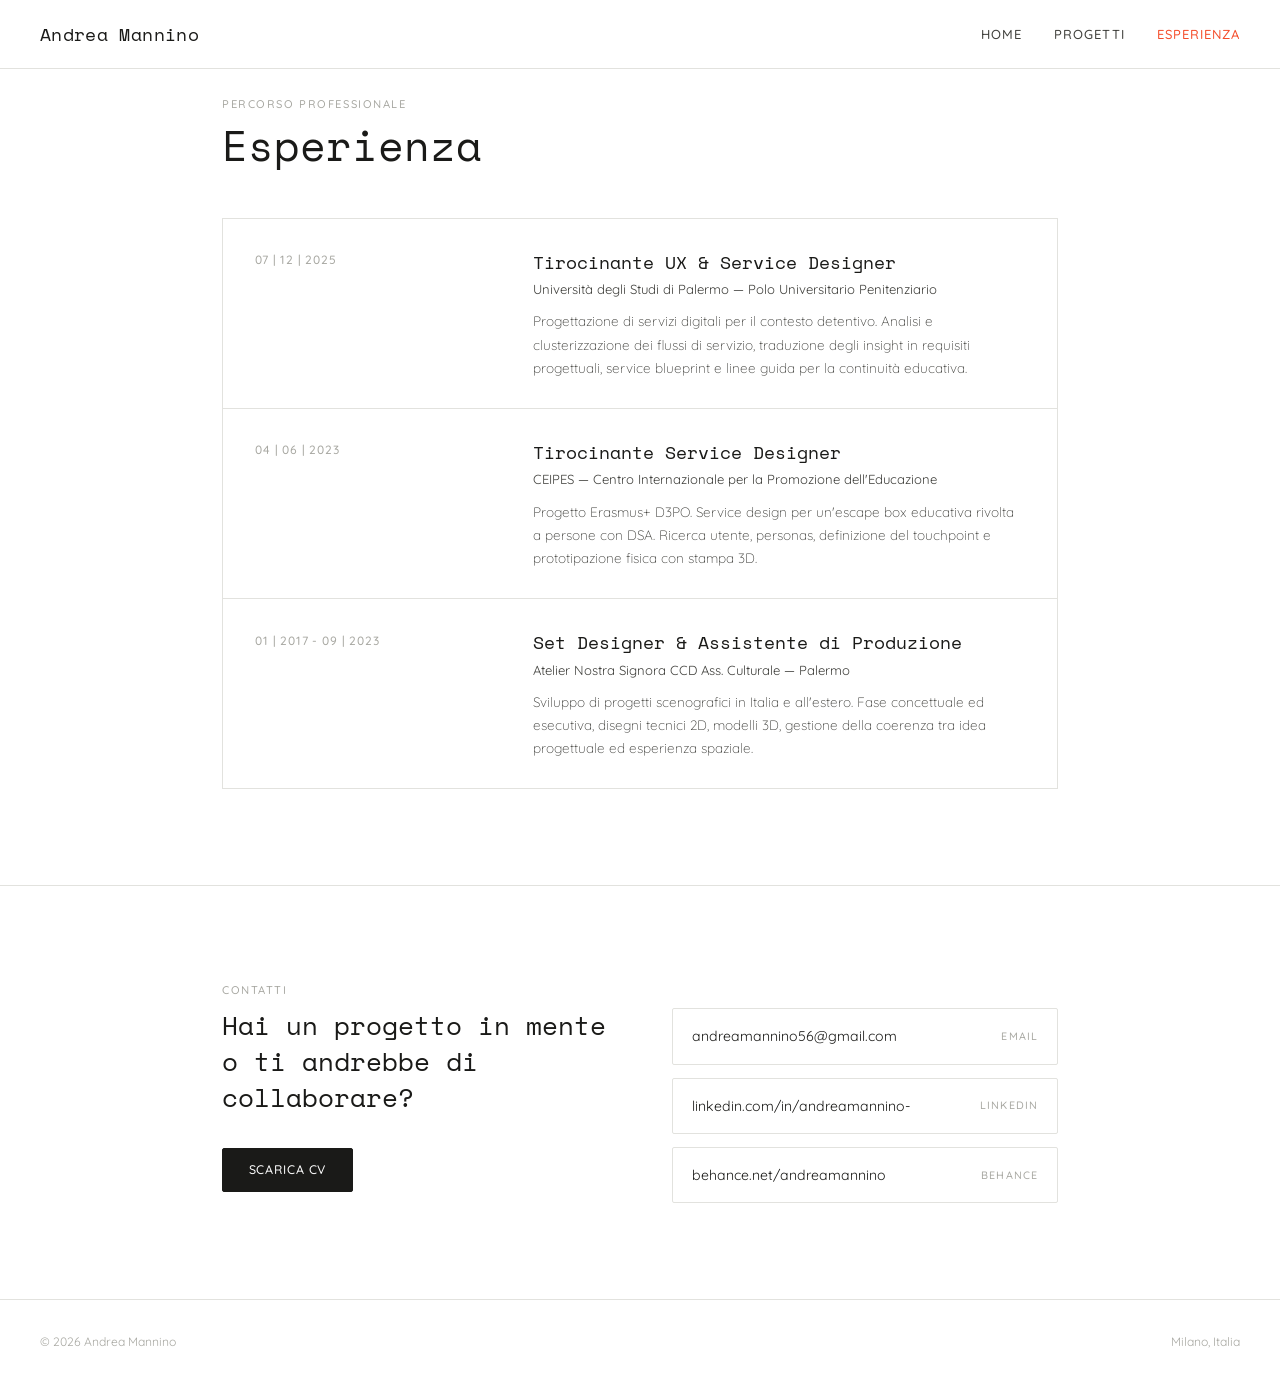
==== esperienza.html @ af7ae9c5 "_sbeng" ====
<!DOCTYPE html>
<html lang="it">
<head>
  <meta charset="UTF-8" />
  <meta name="viewport" content="width=device-width, initial-scale=1.0" />
  <link rel="preconnect" href="https://fonts.googleapis.com" />
  <link rel="preconnect" href="https://fonts.gstatic.com" crossorigin />
  <link href="https://fonts.googleapis.com/css2?family=Anton&family=Atkinson+Hyperlegible+Mono:ital,wght@0,200..800;1,200..800&family=Lato:ital,wght@0,100;0,300;0,400;0,700;0,900;1,100;1,300;1,400;1,700;1,900&family=Merriweather:ital,opsz,wght@0,18..144,300..900;1,18..144,300..900&family=Quicksand:wght@300..700&family=Space+Mono:ital,wght@0,400;0,700;1,400;1,700&display=swap" rel="stylesheet">
  <link rel="stylesheet" href="style2.css" />
</head>
<body>
  <nav>
    <a href="index.html" class="nav-logo">Andrea Mannino</a>
    <ul class="nav-links">
      <li><a href="index.html">Home</a></li>
      <li><a href="progetti.html">Progetti</a></li>
      <li><a href="esperienza.html" class="active">Esperienza</a></li>
    </ul>
  </nav>
  <!-- ─── ESPERIENZA ────────────────────────────────────────── -->

  <section id="experience">
    <div class="container">
      <p class="section-label">Percorso professionale</p>
      <h2 class="section-title fade-up">Esperienza</h2>
      <div class="exp-list fade-up">
        <div class="exp-item">
          <p class="exp-period">07 | 12 | 2025</p>
          <div>
            <p class="exp-role">Tirocinante UX &amp; Service Designer</p>
            <p class="exp-place">Università degli Studi di Palermo — Polo Universitario Penitenziario</p>
            <p class="exp-desc">Progettazione di servizi digitali per il contesto detentivo. Analisi e clusterizzazione dei flussi di servizio, traduzione degli insight in requisiti progettuali, service blueprint e linee guida per la continuità educativa.</p>
          </div>
        </div>
        <div class="exp-item">
          <p class="exp-period">04 | 06 | 2023</p>
          <div>
            <p class="exp-role">Tirocinante Service Designer</p>
            <p class="exp-place">CEIPES — Centro Internazionale per la Promozione dell'Educazione</p>
            <p class="exp-desc">Progetto Erasmus+ D3PO. Service design per un'escape box educativa rivolta a persone con DSA. Ricerca utente, personas, definizione del touchpoint e prototipazione fisica con stampa 3D.</p>
          </div>
        </div>
        <div class="exp-item">
          <p class="exp-period">01 | 2017 - 09 | 2023</p>
          <div>
            <p class="exp-role">Set Designer &amp; Assistente di Produzione</p>
            <p class="exp-place">Atelier Nostra Signora CCD Ass. Culturale — Palermo</p>
            <p class="exp-desc">Sviluppo di progetti scenografici in Italia e all'estero. Fase concettuale ed esecutiva, disegni tecnici 2D, modelli 3D, gestione della coerenza tra idea progettuale ed esperienza spaziale.</p>
          </div>
        </div>
      </div>
    </div>
  </section>

  <!-- ─── CONTATTI ──────────────────────────────────────────── -->

  <section id="contact">
    <div class="container">
      <p class="section-label">Contatti</p>
      <div class="contact-grid fade-up">
        <div>
          <p class="contact-text">Hai un progetto in mente o ti andrebbe di collaborare?</p>
          <a href="CV_Andrea_Mannino_ITA.pdf" download class="btn btn-primary">Scarica CV</a>
        </div>
        <div class="contact-links">
          <a href="mailto:andreamannino56@gmail.com" class="contact-link">
            andreamannino56@gmail.com
            <span class="contact-link-label">Email</span>
          </a>
          <a href="https://linkedin.com/in/andreamannino-" target="_blank" rel="noopener noreferrer" class="contact-link">
            linkedin.com/in/andreamannino-
            <span class="contact-link-label">LinkedIn</span>
          </a>
          <a href="https://behance.net/andreamannino" target="_blank" rel="noopener noreferrer" class="contact-link">
            behance.net/andreamannino
            <span class="contact-link-label">Behance</span>
          </a>
        </div>
      </div>
    </div>
  </section>
  <!-- ─── FOOTER ────────────────────────────────────────────── -->

  <footer>
    <p>&#169; 2026 Andrea Mannino</p>
    <p>Milano, Italia</p>
  </footer>

  <script src="script.js"></script>

</body>
</html>
---- style2.css ----
:root {
  --bg: #ffffff;
  --bg-card: #ffffff;
  --ink: #1a1a18;
  --ink-soft: #3f3f3b;
  --ink-muted: #a8a8a2;
  --accent: rgba(243, 57, 19, 0.9);
  --accentlink: rgba(243, 57, 19, 0.9);
  --accentlink2: #747f5de6;
  --evident: #1a1a18;
  --border: #e2e2de;
  --serif: 'Space Mono', Georgia, serif;
  --sans: 'Quicksand', system-ui, sans-serif;
  --max: 900px;
}

*, *::before, *::after { box-sizing: border-box; margin: 0; padding: 0; }

html { scroll-behavior: smooth; }

body {
  background: var(--bg);
  color: var(--ink);
  font-family: var(--sans);
  font-size: 16px;
  line-height: 1.6;
  -webkit-font-smoothing: antialiased;
  cursor: default;
  /* overflow-x: hidden rimosso — tagliava le immagini bleed */
}

/* ─── NAV ─────────────────────────────────────────────── */

nav {
  position: fixed;
  top: 0; left: 0; right: 0;
  z-index: 100;
  display: flex;
  justify-content: space-between;
  align-items: center;
  padding: 1.25rem 2.5rem;
  background: rgba(255, 255, 255, 0.9);
  backdrop-filter: blur(10px);
  border-bottom: 1px solid var(--border);
}

.nav-logo {
  font-family: var(--serif);
  font-size: 1.1rem;
  font-weight: 400;
  letter-spacing: 0.02em;
  color: var(--ink);
  text-decoration: none;
}

.nav-links {
  display: flex;
  gap: 2rem;
  list-style: none;
}

.nav-links a {
  font-size: 13px;
  font-weight: 500;
  letter-spacing: 0.08em;
  text-transform: uppercase;
  color: var(--ink-soft);
  text-decoration: none;
  transition: color 0.2s;
}

.nav-links a:hover,
.nav-links a.active { color: var(--accent); }

/* ─── LAYOUT BASE ─────────────────────────────────────── */

.container {
  max-width: var(--max);
  margin: 0 auto;
  padding: 0 2rem;
}

section { padding: 6rem 0; }

.highlight     { font-weight: 700; color: var(--evident); }
.highlightlink1 { font-weight: 700; color: var(--accentlink); }
.highlightlink2 { font-weight: 700; color: var(--accentlink2); }
.highlightsoft { font-weight: 700; color: var(--ink-soft); }

.mark {
  position: relative;
  text-transform: uppercase;
  font-weight: 600;
  letter-spacing: 0.04em;
  display: inline;
}
/* colore dell'evidenziazione del testo */
.mark::after {
  content: '';
  position: absolute;
  bottom: 3px;
  left: -10px; right: 15px;
  height: 28px;
  background: var(--mark-color, rgba(200, 69, 42, 0.8));
  transform: skewX(-3deg);
  z-index: -1;
}

/* ─── HERO ─────────────────────────────────────────────── */

#hero {
  padding-top: 10rem;
  padding-bottom: 7rem;
  border-bottom: 1px solid var(--border);
}

.hero-tag {
  display: inline-block;
  font-size: 0.73rem;
  font-weight: 500;
  letter-spacing: 0.12em;
  text-transform: uppercase;
  color: var(--evident);
  margin-bottom: 1.5rem;
}

.hero-name {
  font-family: var(--serif);
  font-size: clamp(3rem, 8vw, 5.5rem);
  font-weight: 300;
  line-height: 1.05;
  letter-spacing: -0.01em;
  color: var(--ink);
  margin-bottom: 0;
}

.hero-name em {
  font-style: italic;
  color: var(--accent);
}

.hero-bio {
  max-width: 540px;
  font-size: 1.05rem;
  font-weight: 300;
  color: var(--ink-soft);
  line-height: 1.8;
  margin-bottom: 2.5rem;
}

.hero-actions {
  display: flex;
  gap: 1rem;
  flex-wrap: wrap;
}

/* ─── BUTTONS ─────────────────────────────────────────── */



.btn {
  display: inline-block;
  padding: 0.7rem 1.6rem;
  font-family: var(--sans);
  font-size: 0.78rem;
  font-weight: 500;
  letter-spacing: 0.07em;
  text-transform: uppercase;
  text-decoration: none;
  border-radius: 2px;
  transition: all 0.2s;
  cursor: pointer;
}

.btn-primary {
  background: var(--ink);
  color: var(--bg);
  border: 1px solid var(--ink);
}

.btn-primary:hover {
  background: var(--accent);
  border-color: var(--accent);
}

.btn-ghost {
  background: transparent;
  color: var(--ink);
  border: 1px solid var(--border);
}

.btn-ghost:hover { border-color: var(--ink); }


.btn-action {
  display: inline-block;
  margin-top: 2rem;
  padding: 0.65rem 1.4rem;
  font-family: var(--sans);
  font-size: 0.78rem;
  font-weight: 500;
  letter-spacing: 0.07em;
  text-transform: uppercase;
  background: transparent;
  color: var(--ink-soft);
  border: 1px solid var(--border);
  border-radius: 2px;
  cursor: pointer;
  transition: border-color 0.2s, color 0.2s;
}

.btn-action:hover {
  border-color: var(--card-color, var(--accent));
  color: var(--ink);
}

/* ─── SECTION HEADER ──────────────────────────────────── */

.section-label {
  font-size: 0.7rem;
  font-weight: 500;
  letter-spacing: 0.14em;
  text-transform: uppercase;
  color: var(--ink-muted);
  margin-bottom: 0.5rem;
}

.section-title {
  font-family: var(--serif);
  font-size: clamp(1.8rem, 4vw, 2.6rem);
  font-weight: 300;
  line-height: 1.15;
  color: var(--ink);
  margin-bottom: 3rem;
}

/* ─── PROJECTS ────────────────────────────────────────── */



#projects { border-bottom: 1px solid var(--border); }

.projects-grid {
  display: grid;
  grid-template-columns: 1fr 1fr;
  gap: 1rem;
}

.project-card {
  background: var(--bg-card);
  border: 1.5px solid var(--card-color, var(--accent));
  position: relative;
  overflow: visible;
  transition: background 0.2s;
}

.project-card:not(.featured) {
  display: flex;
  flex-direction: column;
}

.project-card:hover { background: #fafaf8; }

.project-card:hover .project-arrow {
  opacity: 1;
  transform: translate(2px, -2px);
}

.project-card.featured { grid-column: 1 / -1; }
.project-card.featured .project-title { font-size: 2.2rem; }
.project-card.wide { grid-column: 1 / -1; }


/* ─── HEADER CARD ─────────────────────────────────────── */

.project-header {
  cursor: pointer;
  padding: 1.8rem;
}

.project-year {
  font-size: 0.7rem;
  font-weight: 500;
  letter-spacing: 0.1em;
  text-transform: uppercase;
  color: var(--ink-muted);
  margin-bottom: 0.7rem;
}

.project-title {
  font-family: var(--serif);
  font-size: 1.6rem;
  font-weight: 400;
  color: var(--ink);
  margin-bottom: 0.5rem;
  line-height: 1.2;
}

.project-desc {
  font-size: 16px;
  color: var(--ink-soft);
  font-weight: 300;
  line-height: 1.50;
  margin-bottom: 1.2rem;
  white-space: pre-line;
}

.project-desc a {
  color: var(--link-line, var(--accent));
  text-decoration: underline;
  text-decoration-color: var(--link-line, var(--accent));
  text-decoration-thickness: 1px;  
  text-underline-offset: 2px;
  font-weight: 500;
  transition: opacity 0.2s;
}

.project-desc a:hover { opacity: 0.7; }

.project-desc2 {
  font-size: 0.87rem;
  color: var(--ink);
  font-weight: 300;
  line-height: 1.65;
  margin-bottom: 1.2rem;
}

.project-tags {
  display: flex;
  flex-wrap: wrap;
  gap: 0.4rem;
}

.tag {
  font-size: 0.67rem;
  font-weight: 500;
  letter-spacing: 0.08em;
  text-transform: uppercase;
  color: var(--ink-soft);
  border: 1px solid var(--border);
  border-radius: 2px;
  padding: 0.2rem 0.55rem;
  background: var(--bg);
}

.project-arrow {
  position: absolute;
  top: 1.5rem;
  right: 2rem;
  font-size: 1rem;
  color: var(--accent);
  opacity: 0;
  transition: all 0.2s;
}

.featured-badge {
  display: inline-block;
  font-size: 0.63rem;
  font-weight: 500;
  letter-spacing: 0.1em;
  text-transform: uppercase;
  color: var(--accent);
  border: 1px solid var(--accent);
  border-radius: 2px;
  padding: 0.15rem 0.5rem;
  margin-bottom: 0.8rem;
}

/* ─── ACCORDION ───────────────────────────────────────── */

/* Chiuso */
.project-detail-container {
  max-height: 0;
  overflow: hidden;
  transition: max-height 0.45s ease, padding 0.45s ease, opacity 0.3s ease;
  display: grid;
  grid-template-columns: minmax(0, 1.25fr) minmax(280px, 0.75fr);
  column-gap: 2rem;
  align-items: start;
  padding: 0 1.5rem;
}

/* Aperto */
.project-detail-container.open {
  max-height: none;
  overflow: visible;
  padding: 0 1.5rem 2rem;
}

/* In chiusura — JS aggiunge questa classe, poi rimuove .open */
.project-detail-container.closing {
  overflow: hidden;
  opacity: 0;
  transition: max-height 0.4s ease, opacity 0.25s ease, padding 0.4s ease;
}

/* ─── COLONNE DETTAGLIO ───────────────────────────────── */

/* Colonna sinistra — immagini/video */
.detail-col--visual {
  display: flex;
  flex-direction: column;
  gap: 2rem;
  overflow: visible;
  align-items: flex-end;
}

/* Colonna destra — testo */
.detail-col--text {
  display: flex;
  flex-direction: column;
  min-width: 0;
}

/* ─── REVEAL PROGRESSIVO ─────────────────────────────── */

/* Stato iniziale: nascosto, pronto per reveal */
.detail-col--visual > *,
.detail-col--text > * {
  opacity: 0;
  transform: translateY(20px);
  transition: opacity 0.45s ease, transform 0.45s ease;
}

/* Visibile dopo che IntersectionObserver lo raggiunge */
.detail-col--visual > *.revealed,
.detail-col--text > *.revealed {
  opacity: 1;
  transform: translateY(0);
}

/* ─── IMMAGINI DETAIL ─────────────────────────────────── */

.detail-img {
  display: block;
  height: auto;
  border-radius: 2px;
  object-fit: cover;
  max-width: none;
  flex-shrink: 0;
}

.img-row {
  display: flex;
  gap: 2rem;
  align-items: flex-start;
  flex-shrink: 0;        /* si comporta come un'immagine singola */
}

.detail-img[data-size="full"]   { width: 100%; }
.detail-img[data-size="xs"]    { width: 200px; }
.detail-img[data-size="sm"]    { width: 250px; }
.detail-img[data-size="md"]    { width: 400px; }
.detail-img[data-size="lg"]    { width: 500px; }
.detail-img[data-size="xl"]    { width: 600px; }
.detail-img[data-size="xxl"]   { width: 760px; }
.detail-img[data-size="bleed"] { width: 860px; }

/* ─── VIDEO ───────────────────────────────────────────── */

.video-wrapper {
  position: relative;
  display: block;
  aspect-ratio: 16 / 9;
  flex-shrink: 0;
}

.video-wrapper iframe {
  position: absolute;
  inset: 0;
  width: 100%;
  height: 100%;
  border: 0;
}

.video-wrapper[data-size="sm"]    { width: 300px; }
.video-wrapper[data-size="md"]    { width: 400px; }
.video-wrapper[data-size="lg"]    { width: 500px; }
.video-wrapper[data-size="xl"]    { width: 600px; }
.video-wrapper[data-size="xxl"]   { width: 760px; }
.video-wrapper[data-size="bleed"] { width: 860px; }



/* ─── CASE STUDY ──────────────────────────────────────── */

#casestudy { border-bottom: 1px solid var(--border); }

.cs-header { margin-bottom: 3rem; }

.cs-meta {
  display: flex;
  column-gap: 4.63rem;
  row-gap: 2rem;
  margin-bottom: 2rem;
  flex-wrap: wrap;
  padding-bottom: 2rem;
  border-bottom: 1px solid var(--border);
}

.cs-meta-label {
  font-size: 0.68rem;
  font-weight: 500;
  letter-spacing: 0.1em;
  text-transform: uppercase;
  color: var(--ink-muted);
  margin-bottom: 0.3rem;
}

.cs-meta-value {
  font-size: 0.9rem;
  color: var(--ink);
  font-weight: 400;
}

.cs-body {
  display: grid;
  grid-template-columns: 1fr 1fr;
  gap: 1.5px;
  background: var(--border);
  border: 1.5px solid var(--border);
  margin-bottom: 2rem;
}

.cs-block {
  background: var(--bg-card);
  padding: 2rem;
}

.cs-block-label {
  font-size: 0.68rem;
  font-weight: 500;
  letter-spacing: 0.1em;
  text-transform: uppercase;
  color: var(--accent);
  margin-bottom: 0.8rem;
}

.cs-block p {
  font-size: 0.9rem;
  color: var(--ink-soft);
  font-weight: 300;
  line-height: 1.75;
}

.cs-image-placeholder {
  grid-column: 1 / -1;
  height: 260px;
  display: flex;
  align-items: center;
  justify-content: center;
  font-family: var(--serif);
  font-style: italic;
  color: var(--ink-muted);
  font-size: 0.95rem;
  overflow: hidden;
}

.cs-image-placeholder img {
  width: 130%;
  height: auto;
  object-fit: cover;
  display: block;
  object-position: center 30%;
  transition: filter 0.3s ease;
}

.cs-title-sub {
  font-size: 2.2rem;
  font-family: var(--serif);
  font-style: italic;
  color: var(--ink-soft);
}

/* ─── EXPERIENCE ──────────────────────────────────────── */

#experience { border-bottom: 1px solid var(--border); }

.exp-list {
  display: flex;
  flex-direction: column;
  gap: 1.5px;
  background: var(--border);
  border: 1.5px solid var(--border);
}

.exp-item {
  background: var(--bg-card);
  padding: 1.8rem 2rem;
  display: grid;
  grid-template-columns: 1fr 2fr;
  gap: 2rem;
  align-items: start;
}

.exp-period {
  font-size: 0.75rem;
  font-weight: 500;
  letter-spacing: 0.07em;
  color: var(--ink-muted);
  padding-top: 0.15rem;
}

.exp-role {
  font-family: var(--serif);
  font-size: 1.1rem;
  font-weight: 400;
  color: var(--ink);
  margin-bottom: 0.2rem;
}

.exp-place {
  font-size: 0.82rem;
  color: var(--ink-soft);
  margin-bottom: 0.6rem;
}

.exp-desc {
  font-size: 0.85rem;
  color: var(--ink-soft);
  font-weight: 300;
  line-height: 1.7;
}

/* ─── CONTACT ─────────────────────────────────────────── */

.contact-grid {
  display: grid;
  grid-template-columns: 1fr 1fr;
  gap: 4rem;
  align-items: start;
}

.contact-text {
  font-family: var(--serif);
  font-size: 1.6rem;
  font-weight: 300;
  line-height: 1.4;
  color: var(--ink);
  margin-bottom: 2rem;
}

.contact-links {
  display: flex;
  flex-direction: column;
  gap: 0.8rem;
}

.contact-link {
  display: flex;
  align-items: center;
  gap: 0.8rem;
  text-decoration: none;
  color: var(--ink);
  font-size: 0.88rem;
  font-weight: 400;
  padding: 1rem 1.2rem;
  border: 1px solid var(--border);
  border-radius: 2px;
  background: var(--bg-card);
  transition: all 0.2s;
}

.contact-link:hover {
  border-color: var(--ink);
  color: var(--accent);
}

.contact-link-label {
  font-size: 0.67rem;
  font-weight: 500;
  letter-spacing: 0.1em;
  text-transform: uppercase;
  color: var(--ink-muted);
  margin-left: auto;
}

/* ─── FOOTER ──────────────────────────────────────────── */

footer {
  border-top: 1px solid var(--border);
  padding: 2rem 2.5rem;
  display: flex;
  justify-content: space-between;
  align-items: center;
}

footer p {
  font-size: 0.76rem;
  color: var(--ink-muted);
}

/* ─── ANIMAZIONI ──────────────────────────────────────── */

.fade-up {
  opacity: 0;
  transform: translateY(20px);
  transition: opacity 0.55s ease, transform 0.55s ease;
}

.fade-up.visible {
  opacity: 1;
  transform: translateY(0);
}

/* ─── RESPONSIVE ──────────────────────────────────────── */

@media (max-width: 768px) {
  nav { padding: 1rem 1.25rem; }
  .nav-links { gap: 1rem; }
  .container { padding: 0 1.25rem; }
  section { padding: 4rem 0; }

  .projects-grid { grid-template-columns: 1fr; }

  .project-detail-container {
    grid-template-columns: 1fr;
    padding: 0 1.25rem;
  }

  .project-detail-container.open {
    padding: 0.75rem 1.25rem 2rem;
  }

  /* Testo sale sopra il visual su mobile */
  .detail-col--text   { order: 1; }
  .detail-col--visual { order: 2; align-items: flex-start; }

  /* Tutto il visual torna fluido */
  .detail-col--visual > * {
    width: 100% !important;
    max-width: 100%;
    margin-left: 0;
    flex-shrink: 1;
  }

  .cs-body { grid-template-columns: 1fr; }
  .cs-image-placeholder { grid-column: 1; }
  .contact-grid { grid-template-columns: 1fr; gap: 2rem; }
  .exp-item { grid-template-columns: 1fr; gap: 0.5rem; }
}
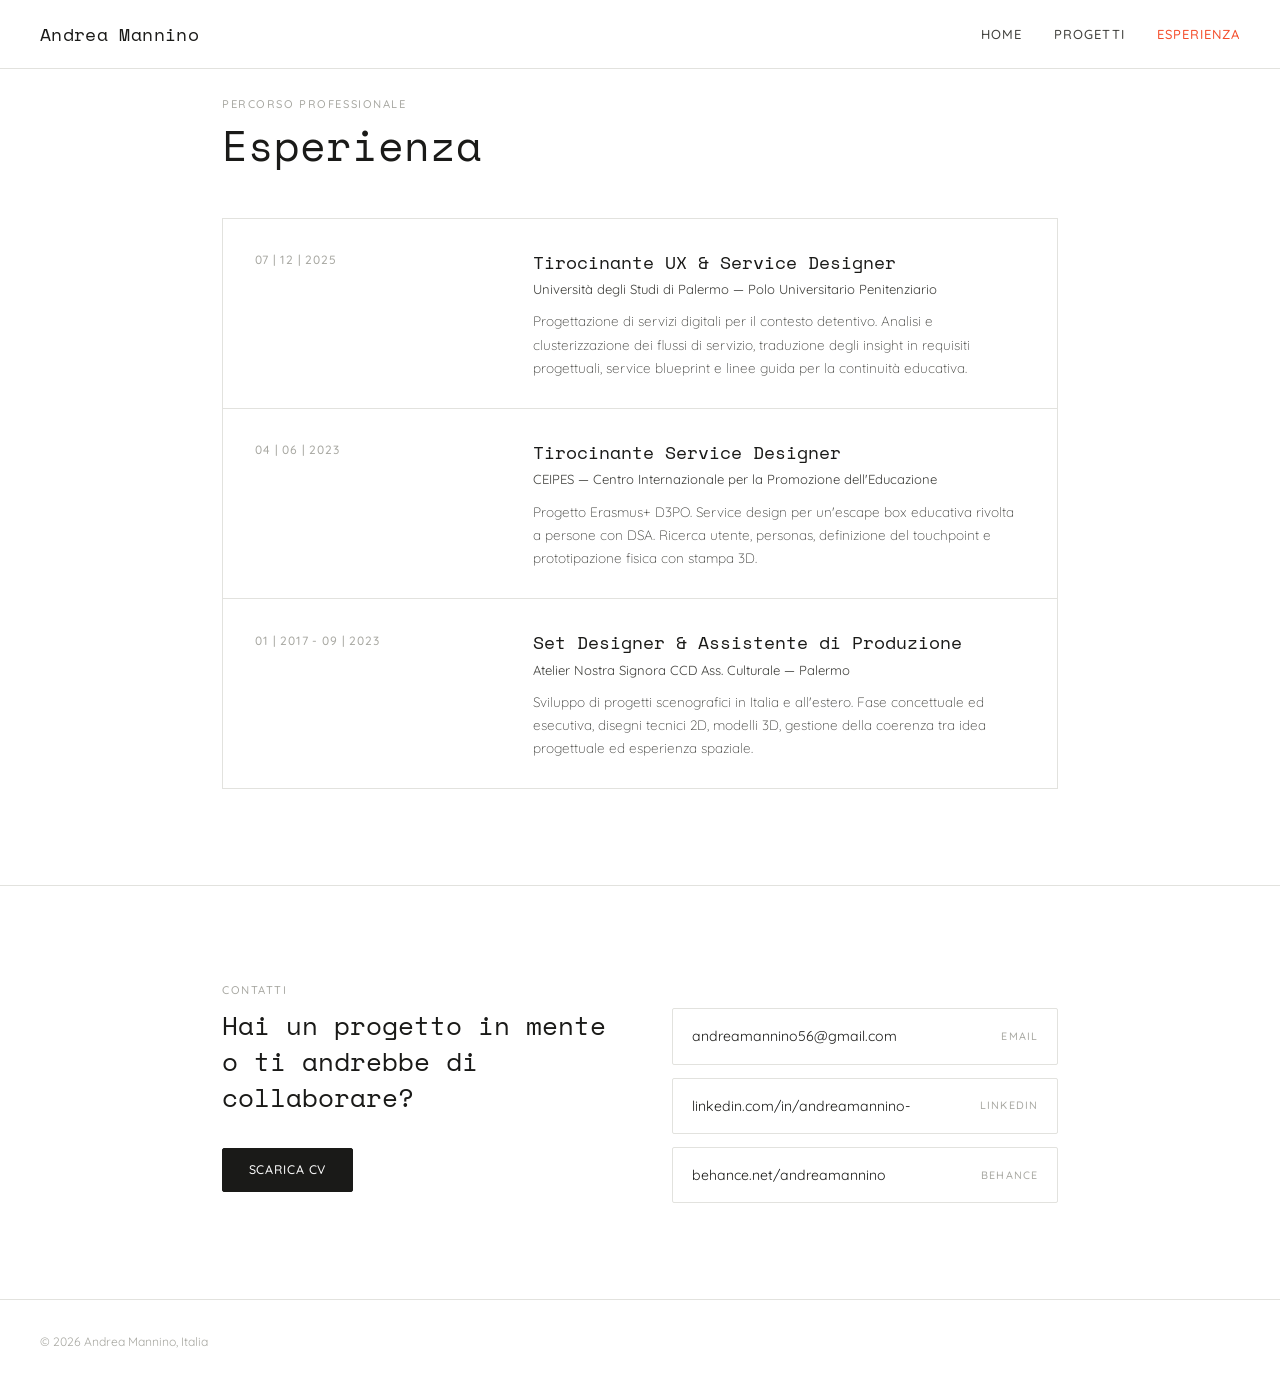
==== commit 04def965: "Update footer text in esperienza.html" ====
--- a/esperienza.html
+++ b/esperienza.html
@@ -82,11 +82,10 @@
   <!-- ─── FOOTER ────────────────────────────────────────────── -->
 
   <footer>
-    <p>&#169; 2026 Andrea Mannino</p>
-    <p>Milano, Italia</p>
+    <p>&#169; 2026 Andrea Mannino, Italia</p>
   </footer>
 
   <script src="script.js"></script>
 
 </body>
-</html>+</html>
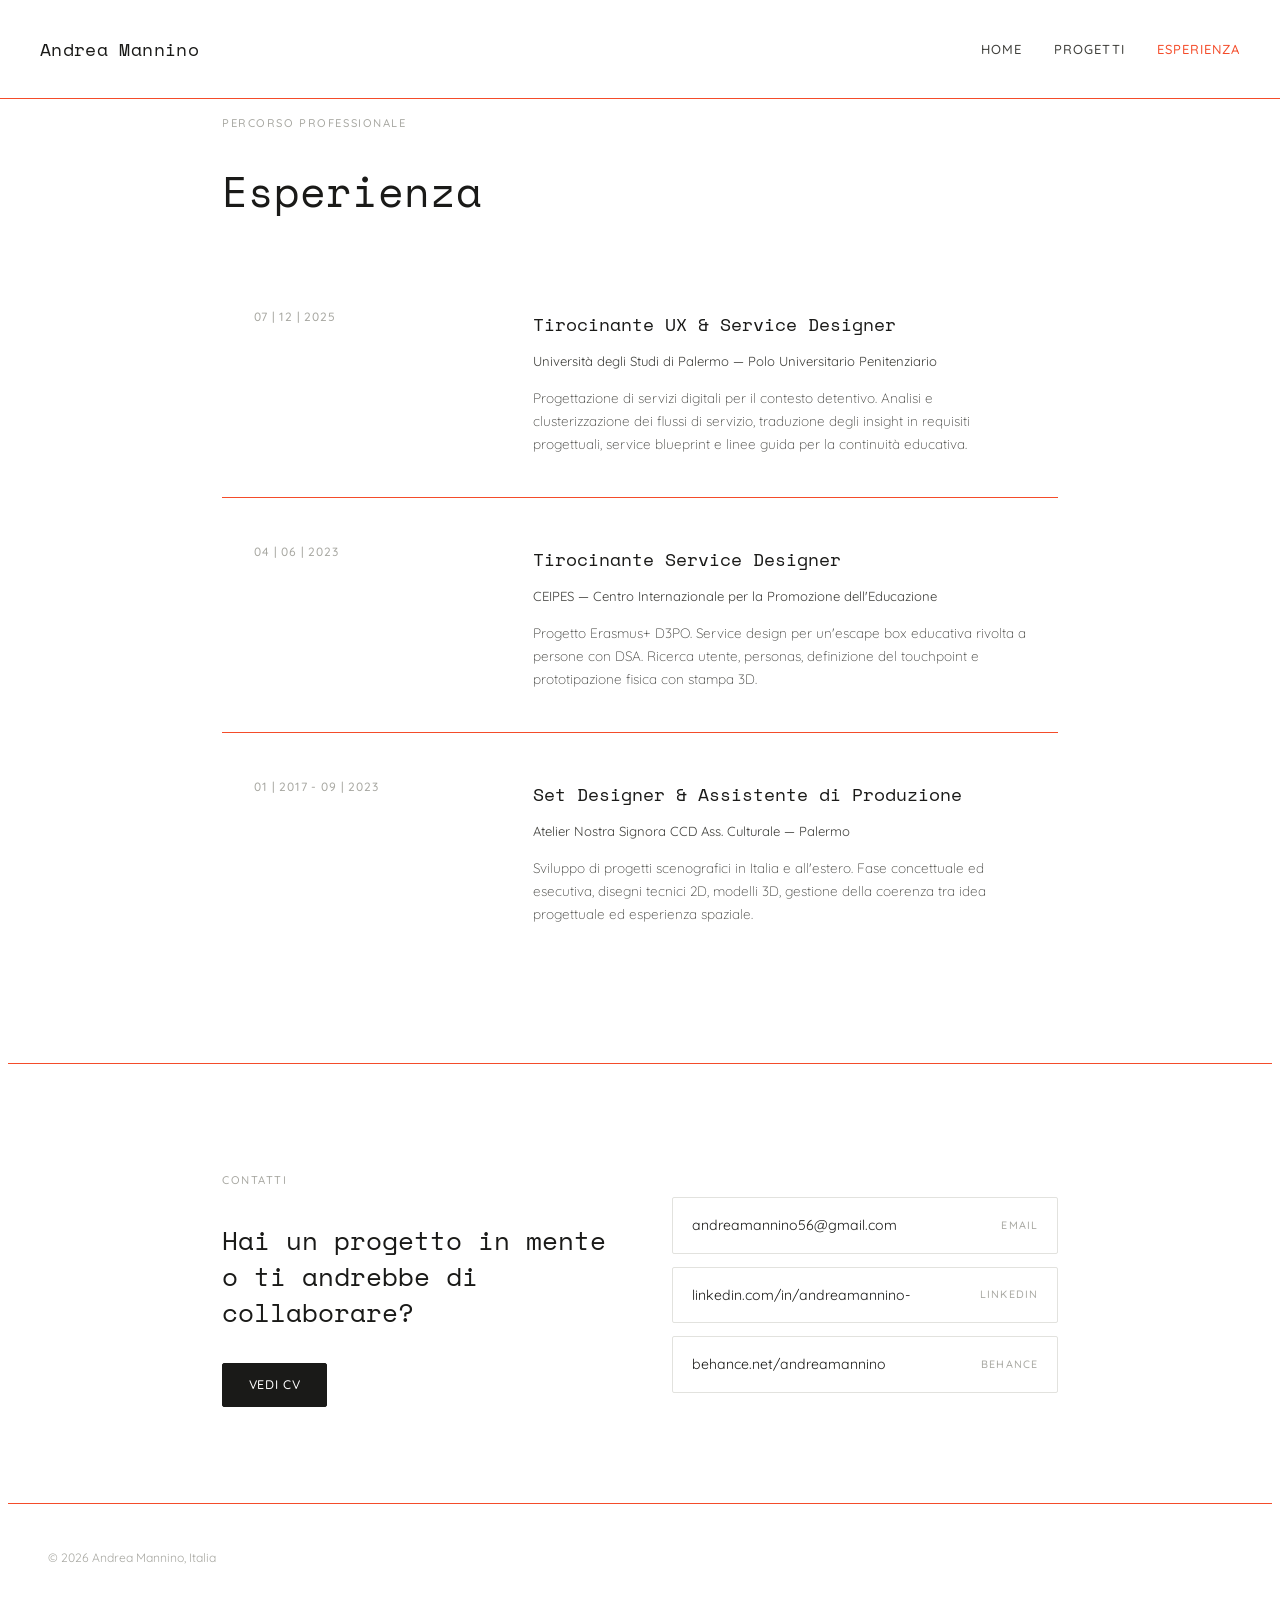
==== commit c2f88235: "Update CV link and attributes in esperienza.html" ====
--- a/esperienza.html
+++ b/esperienza.html
@@ -60,7 +60,7 @@
       <div class="contact-grid fade-up">
         <div>
           <p class="contact-text">Hai un progetto in mente o ti andrebbe di collaborare?</p>
-          <a href="CV_Andrea_Mannino_ITA.pdf" download class="btn btn-primary">Scarica CV</a>
+          <a href="CV-Andrea Mannino.pdf" target="_blank" rel="nooper noreferrer" class="btn btn-primary">Vedi CV</a>
         </div>
         <div class="contact-links">
           <a href="mailto:andreamannino56@gmail.com" class="contact-link">
--- a/style2.css
+++ b/style2.css
@@ -14,7 +14,7 @@
   --max: 900px;
 }
 
-*, *::before, *::after { box-sizing: border-box; margin: 0; padding: 0; }
+*, *::before, *::after { box-sizing: border-box;  padding: 0; }
 
 html { scroll-behavior: smooth; }
 
@@ -26,7 +26,6 @@
   line-height: 1.6;
   -webkit-font-smoothing: antialiased;
   cursor: default;
-  /* overflow-x: hidden rimosso — tagliava le immagini bleed */
 }
 
 /* ─── NAV ─────────────────────────────────────────────── */
@@ -41,7 +40,7 @@
   padding: 1.25rem 2.5rem;
   background: rgba(255, 255, 255, 0.9);
   backdrop-filter: blur(10px);
-  border-bottom: 1px solid var(--border);
+  border-bottom: 1px solid var(--accent);
 }
 
 .nav-logo {
@@ -111,7 +110,7 @@
 #hero {
   padding-top: 10rem;
   padding-bottom: 7rem;
-  border-bottom: 1px solid var(--border);
+  border-bottom: 1px solid var(--accent);
 }
 
 .hero-tag {
@@ -153,6 +152,7 @@
   gap: 1rem;
   flex-wrap: wrap;
 }
+
 
 /* ─── BUTTONS ─────────────────────────────────────────── */
 
@@ -237,8 +237,7 @@
 /* ─── PROJECTS ────────────────────────────────────────── */
 
 
-
-#projects { border-bottom: 1px solid var(--border); }
+#projects { border-bottom: 1px solid var(--accent); }
 
 .projects-grid {
   display: grid;
@@ -366,6 +365,30 @@
   margin-bottom: 0.8rem;
 }
 
+/* ─── CARD OSCURATA ───────────────────────────────────── */
+
+.project-card.soon { 
+  pointer-events: none; /*blocca il click*/
+ }
+
+.project-card.soon::before {
+  content: '.See you soon.';
+  position: absolute;
+  inset: -2px;          /* copre anche il bordo */
+  z-index: 10;
+  display: flex;
+  align-items: center;
+  justify-content: center;
+  background: rgba(255, 255, 255, 0.85);
+  backdrop-filter: blur(3px);
+  -webkit-backdrop-filter: blur(3px);
+  font-family: var(--serif);
+  font-size: 1.5rem;
+  font-weight: 400;
+  font-style: italic;
+  letter-spacing: 0.08em;
+  color: var(--ink-muted);
+}
 /* ─── ACCORDION ───────────────────────────────────────── */
 
 /* Chiuso */
@@ -574,14 +597,14 @@
 
 /* ─── EXPERIENCE ──────────────────────────────────────── */
 
-#experience { border-bottom: 1px solid var(--border); }
+#experience { border-bottom: 1px solid var(--accent); }
 
 .exp-list {
   display: flex;
   flex-direction: column;
-  gap: 1.5px;
-  background: var(--border);
-  border: 1.5px solid var(--border);
+  gap: 1px;
+  background: var(--accent);
+ /*border: 1.5px solid var(--border);*/
 }
 
 .exp-item {
@@ -678,7 +701,7 @@
 /* ─── FOOTER ──────────────────────────────────────────── */
 
 footer {
-  border-top: 1px solid var(--border);
+  border-top: 1px solid var(--accent);
   padding: 2rem 2.5rem;
   display: flex;
   justify-content: space-between;
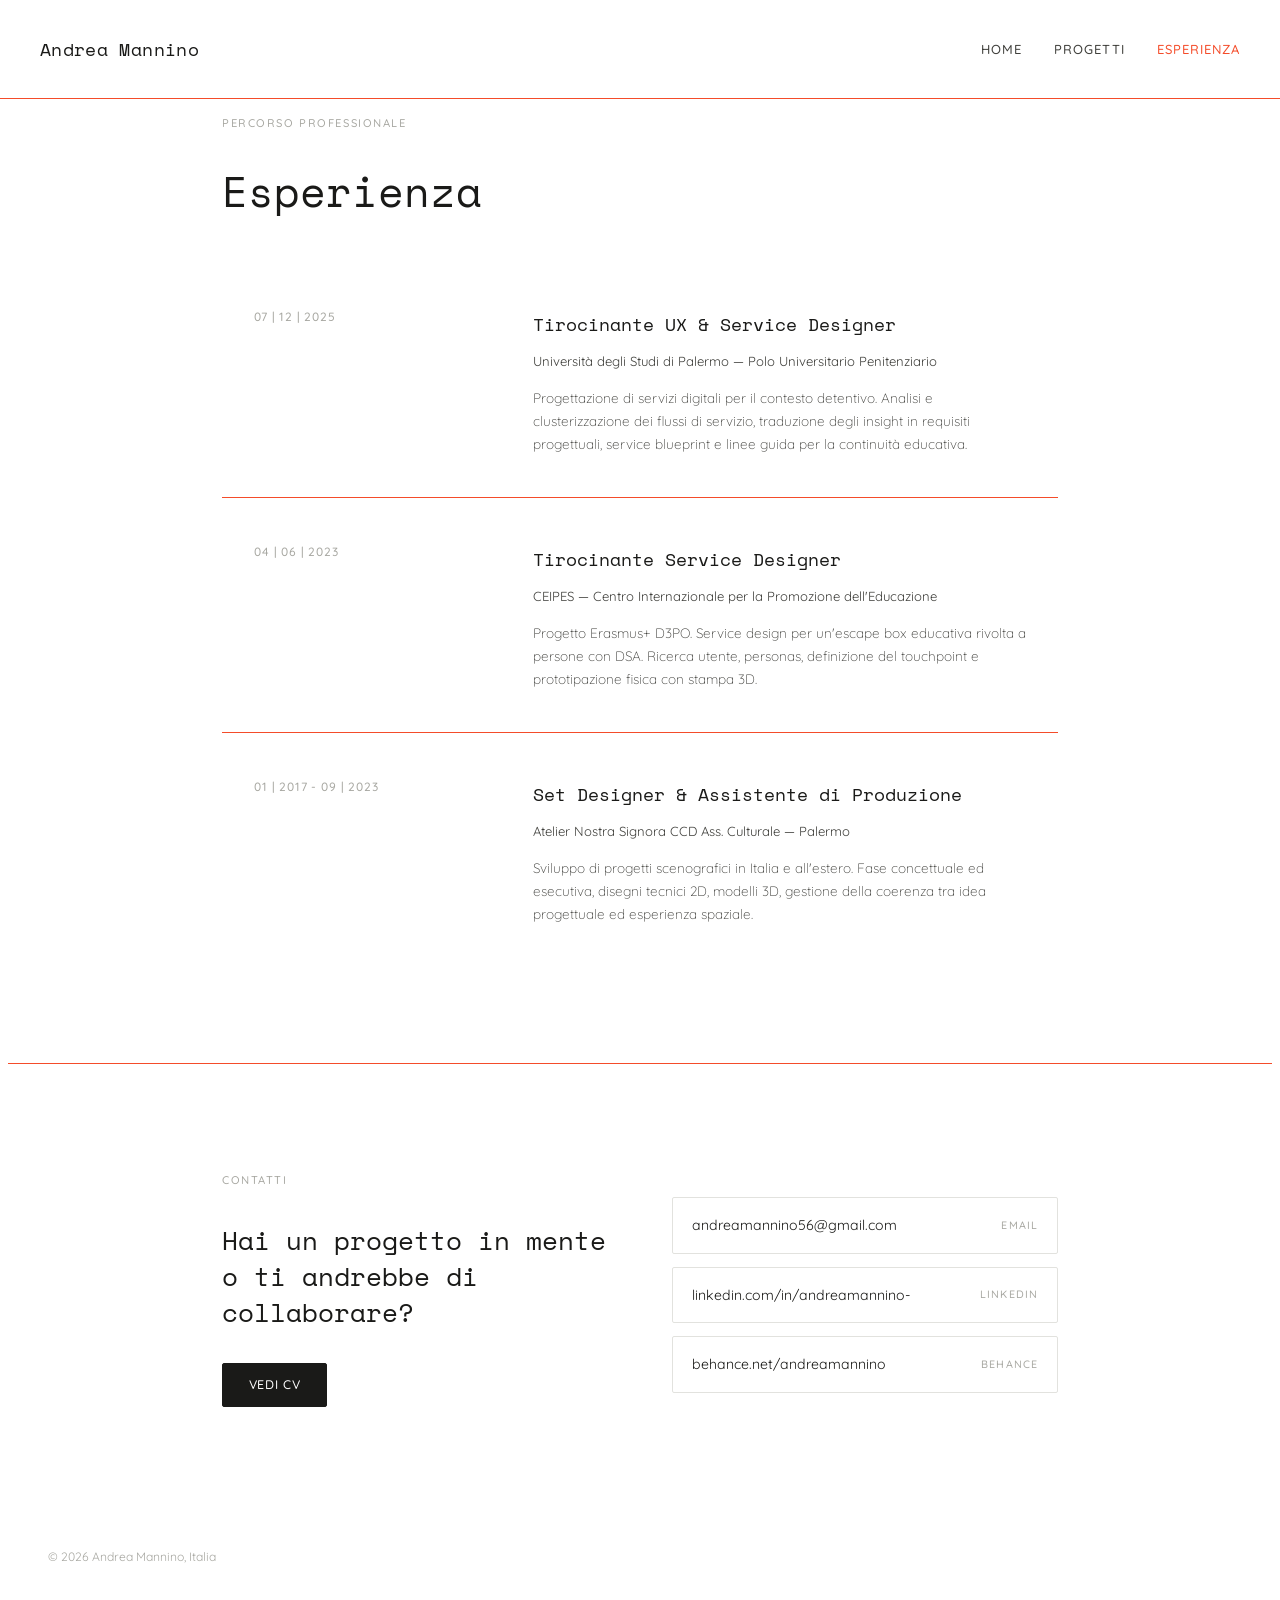
==== commit d8675c33: "Update CV link to Italian version" ====
--- a/esperienza.html
+++ b/esperienza.html
@@ -60,7 +60,7 @@
       <div class="contact-grid fade-up">
         <div>
           <p class="contact-text">Hai un progetto in mente o ti andrebbe di collaborare?</p>
-          <a href="CV-Andrea Mannino.pdf" target="_blank" rel="nooper noreferrer" class="btn btn-primary">Vedi CV</a>
+          <a href="CV-Andrea Mannino_ITA.pdf" target="_blank" rel="nooper noreferrer" class="btn btn-primary">Vedi CV</a>
         </div>
         <div class="contact-links">
           <a href="mailto:andreamannino56@gmail.com" class="contact-link">
--- a/style2.css
+++ b/style2.css
@@ -214,6 +214,15 @@
   color: var(--ink);
 }
 
+.card-close-row {
+  display: none;          /* nascosto di default */
+  padding: 0 1.5rem 1.5rem;
+}
+
+.card-close-row.visible {
+  display: block;
+}
+
 /* ─── SECTION HEADER ──────────────────────────────────── */
 
 .section-label {
@@ -701,7 +710,7 @@
 /* ─── FOOTER ──────────────────────────────────────────── */
 
 footer {
-  border-top: 1px solid var(--accent);
+ /*  border-top: 1px solid var(--accent); */
   padding: 2rem 2.5rem;
   display: flex;
   justify-content: space-between;
@@ -729,36 +738,73 @@
 /* ─── RESPONSIVE ──────────────────────────────────────── */
 
 @media (max-width: 768px) {
-  nav { padding: 1rem 1.25rem; }
+
+  /* ─── NAV ─── */
+  nav {
+    padding: 1rem 1.25rem;
+  }
   .nav-links { gap: 1rem; }
+  .nav-links a { font-size: 11px; }
+
+  /* ─── LAYOUT ─── */
   .container { padding: 0 1.25rem; }
   section { padding: 4rem 0; }
 
+  /* ─── HERO ─── */
+  #hero {
+    padding-top: 7rem;
+    padding-bottom: 4rem;
+  }
+  .hero-bio { max-width: 100%; }
+
+  /* ─── PROGETTI ─── */
   .projects-grid { grid-template-columns: 1fr; }
-
+  .project-card.featured .project-title { font-size: 1.6rem; }
+
+  /* ─── ACCORDION ─── */
   .project-detail-container {
     grid-template-columns: 1fr;
     padding: 0 1.25rem;
   }
-
   .project-detail-container.open {
     padding: 0.75rem 1.25rem 2rem;
   }
-
-  /* Testo sale sopra il visual su mobile */
   .detail-col--text   { order: 1; }
   .detail-col--visual { order: 2; align-items: flex-start; }
-
-  /* Tutto il visual torna fluido */
   .detail-col--visual > * {
     width: 100% !important;
     max-width: 100%;
-    margin-left: 0;
     flex-shrink: 1;
   }
 
+  /* ─── IMG ROW ─── */
+  .img-row { flex-direction: column; }
+  .img-row .detail-img { width: 100% !important; }
+
+  /* ─── CASE STUDY ─── */
   .cs-body { grid-template-columns: 1fr; }
-  .cs-image-placeholder { grid-column: 1; }
-  .contact-grid { grid-template-columns: 1fr; gap: 2rem; }
-  .exp-item { grid-template-columns: 1fr; gap: 0.5rem; }
-}
+  .cs-image-placeholder {
+    grid-column: 1;
+    height: 180px;
+  }
+
+  /* ─── EXPERIENCE ─── */
+  .exp-item {
+    grid-template-columns: 1fr;
+    gap: 0.5rem;
+  }
+
+  /* ─── CONTACT ─── */
+  .contact-grid {
+    grid-template-columns: 1fr;
+    gap: 2rem;
+  }
+
+  /* ─── FOOTER ─── */
+  footer {
+    flex-direction: column;
+    gap: 0.5rem;
+    text-align: center;
+    padding: 1.5rem 1.25rem;
+  }
+}
